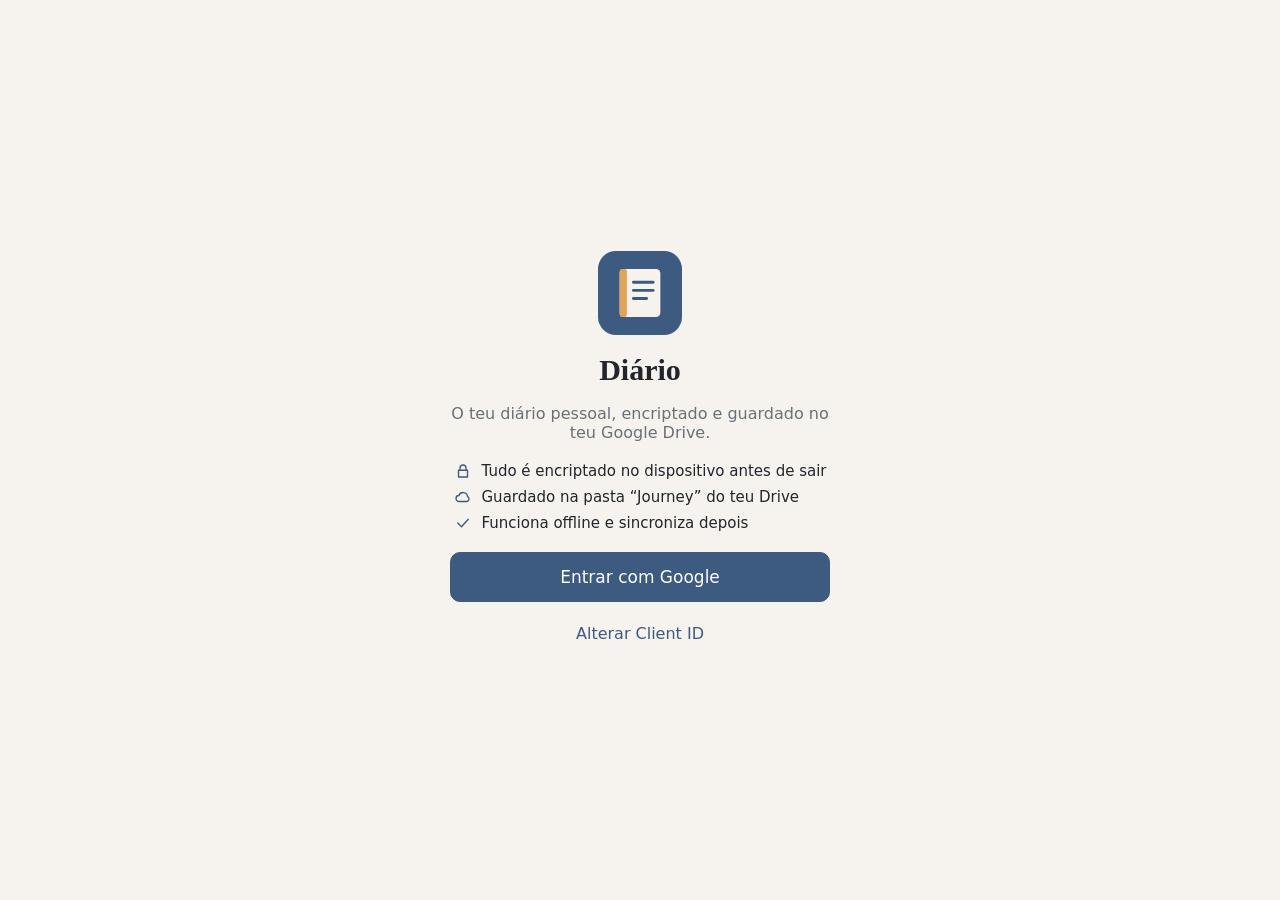
==== index.html @ 5cd7d668 "Publish Diário PWA build and GitHub Pages deploy workflow Extract the prebuilt site from diario-site" ====
<!doctype html>
<html lang="pt-PT">
  <head>
    <meta charset="UTF-8" />
    <meta name="viewport" content="width=device-width, initial-scale=1, viewport-fit=cover" />
    <meta name="theme-color" content="#3d5a80" />
    <meta name="apple-mobile-web-app-capable" content="yes" />
    <meta name="apple-mobile-web-app-status-bar-style" content="default" />
    <link rel="icon" href="./icon.svg" type="image/svg+xml" />
    <link rel="apple-touch-icon" href="./apple-touch-icon.png" />
    <title>Diário</title>
    <script type="module" crossorigin src="./assets/index-BSa3vEcI.js"></script>
    <link rel="stylesheet" crossorigin href="./assets/index-Bwg_rGwI.css">
  <link rel="manifest" href="./manifest.webmanifest"></head>
  <body>
    <div id="root"></div>
  </body>
</html>
---- assets/index-Bwg_rGwI.css ----
.leaflet-pane,.leaflet-tile,.leaflet-marker-icon,.leaflet-marker-shadow,.leaflet-tile-container,.leaflet-pane>svg,.leaflet-pane>canvas,.leaflet-zoom-box,.leaflet-image-layer,.leaflet-layer{position:absolute;left:0;top:0}.leaflet-container{overflow:hidden}.leaflet-tile,.leaflet-marker-icon,.leaflet-marker-shadow{-webkit-user-select:none;-moz-user-select:none;user-select:none;-webkit-user-drag:none}.leaflet-tile::selection{background:transparent}.leaflet-safari .leaflet-tile{image-rendering:-webkit-optimize-contrast}.leaflet-safari .leaflet-tile-container{width:1600px;height:1600px;-webkit-transform-origin:0 0}.leaflet-marker-icon,.leaflet-marker-shadow{display:block}.leaflet-container .leaflet-overlay-pane svg{max-width:none!important;max-height:none!important}.leaflet-container .leaflet-marker-pane img,.leaflet-container .leaflet-shadow-pane img,.leaflet-container .leaflet-tile-pane img,.leaflet-container img.leaflet-image-layer,.leaflet-container .leaflet-tile{max-width:none!important;max-height:none!important;width:auto;padding:0}.leaflet-container img.leaflet-tile{mix-blend-mode:plus-lighter}.leaflet-container.leaflet-touch-zoom{-ms-touch-action:pan-x pan-y;touch-action:pan-x pan-y}.leaflet-container.leaflet-touch-drag{-ms-touch-action:pinch-zoom;touch-action:none;touch-action:pinch-zoom}.leaflet-container.leaflet-touch-drag.leaflet-touch-zoom{-ms-touch-action:none;touch-action:none}.leaflet-container{-webkit-tap-highlight-color:transparent}.leaflet-container a{-webkit-tap-highlight-color:rgba(51,181,229,.4)}.leaflet-tile{filter:inherit;visibility:hidden}.leaflet-tile-loaded{visibility:inherit}.leaflet-zoom-box{width:0;height:0;-moz-box-sizing:border-box;box-sizing:border-box;z-index:800}.leaflet-overlay-pane svg{-moz-user-select:none}.leaflet-pane{z-index:400}.leaflet-tile-pane{z-index:200}.leaflet-overlay-pane{z-index:400}.leaflet-shadow-pane{z-index:500}.leaflet-marker-pane{z-index:600}.leaflet-tooltip-pane{z-index:650}.leaflet-popup-pane{z-index:700}.leaflet-map-pane canvas{z-index:100}.leaflet-map-pane svg{z-index:200}.leaflet-vml-shape{width:1px;height:1px}.lvml{behavior:url(#default#VML);display:inline-block;position:absolute}.leaflet-control{position:relative;z-index:800;pointer-events:visiblePainted;pointer-events:auto}.leaflet-top,.leaflet-bottom{position:absolute;z-index:1000;pointer-events:none}.leaflet-top{top:0}.leaflet-right{right:0}.leaflet-bottom{bottom:0}.leaflet-left{left:0}.leaflet-control{float:left;clear:both}.leaflet-right .leaflet-control{float:right}.leaflet-top .leaflet-control{margin-top:10px}.leaflet-bottom .leaflet-control{margin-bottom:10px}.leaflet-left .leaflet-control{margin-left:10px}.leaflet-right .leaflet-control{margin-right:10px}.leaflet-fade-anim .leaflet-popup{opacity:0;-webkit-transition:opacity .2s linear;-moz-transition:opacity .2s linear;transition:opacity .2s linear}.leaflet-fade-anim .leaflet-map-pane .leaflet-popup{opacity:1}.leaflet-zoom-animated{-webkit-transform-origin:0 0;-ms-transform-origin:0 0;transform-origin:0 0}svg.leaflet-zoom-animated{will-change:transform}.leaflet-zoom-anim .leaflet-zoom-animated{-webkit-transition:-webkit-transform .25s cubic-bezier(0,0,.25,1);-moz-transition:-moz-transform .25s cubic-bezier(0,0,.25,1);transition:transform .25s cubic-bezier(0,0,.25,1)}.leaflet-zoom-anim .leaflet-tile,.leaflet-pan-anim .leaflet-tile{-webkit-transition:none;-moz-transition:none;transition:none}.leaflet-zoom-anim .leaflet-zoom-hide{visibility:hidden}.leaflet-interactive{cursor:pointer}.leaflet-grab{cursor:-webkit-grab;cursor:-moz-grab;cursor:grab}.leaflet-crosshair,.leaflet-crosshair .leaflet-interactive{cursor:crosshair}.leaflet-popup-pane,.leaflet-control{cursor:auto}.leaflet-dragging .leaflet-grab,.leaflet-dragging .leaflet-grab .leaflet-interactive,.leaflet-dragging .leaflet-marker-draggable{cursor:move;cursor:-webkit-grabbing;cursor:-moz-grabbing;cursor:grabbing}.leaflet-marker-icon,.leaflet-marker-shadow,.leaflet-image-layer,.leaflet-pane>svg path,.leaflet-tile-container{pointer-events:none}.leaflet-marker-icon.leaflet-interactive,.leaflet-image-layer.leaflet-interactive,.leaflet-pane>svg path.leaflet-interactive,svg.leaflet-image-layer.leaflet-interactive path{pointer-events:visiblePainted;pointer-events:auto}.leaflet-container{background:#ddd;outline-offset:1px}.leaflet-container a{color:#0078a8}.leaflet-zoom-box{border:2px dotted #38f;background:#ffffff80}.leaflet-container{font-family:Helvetica Neue,Arial,Helvetica,sans-serif;font-size:12px;font-size:.75rem;line-height:1.5}.leaflet-bar{box-shadow:0 1px 5px #000000a6;border-radius:4px}.leaflet-bar a{background-color:#fff;border-bottom:1px solid #ccc;width:26px;height:26px;line-height:26px;display:block;text-align:center;text-decoration:none;color:#000}.leaflet-bar a,.leaflet-control-layers-toggle{background-position:50% 50%;background-repeat:no-repeat;display:block}.leaflet-bar a:hover,.leaflet-bar a:focus{background-color:#f4f4f4}.leaflet-bar a:first-child{border-top-left-radius:4px;border-top-right-radius:4px}.leaflet-bar a:last-child{border-bottom-left-radius:4px;border-bottom-right-radius:4px;border-bottom:none}.leaflet-bar a.leaflet-disabled{cursor:default;background-color:#f4f4f4;color:#bbb}.leaflet-touch .leaflet-bar a{width:30px;height:30px;line-height:30px}.leaflet-touch .leaflet-bar a:first-child{border-top-left-radius:2px;border-top-right-radius:2px}.leaflet-touch .leaflet-bar a:last-child{border-bottom-left-radius:2px;border-bottom-right-radius:2px}.leaflet-control-zoom-in,.leaflet-control-zoom-out{font:700 18px Lucida Console,Monaco,monospace;text-indent:1px}.leaflet-touch .leaflet-control-zoom-in,.leaflet-touch .leaflet-control-zoom-out{font-size:22px}.leaflet-control-layers{box-shadow:0 1px 5px #0006;background:#fff;border-radius:5px}.leaflet-control-layers-toggle{background-image:url([data-uri]);width:36px;height:36px}.leaflet-retina .leaflet-control-layers-toggle{background-image:url([data-uri]);background-size:26px 26px}.leaflet-touch .leaflet-control-layers-toggle{width:44px;height:44px}.leaflet-control-layers .leaflet-control-layers-list,.leaflet-control-layers-expanded .leaflet-control-layers-toggle{display:none}.leaflet-control-layers-expanded .leaflet-control-layers-list{display:block;position:relative}.leaflet-control-layers-expanded{padding:6px 10px 6px 6px;color:#333;background:#fff}.leaflet-control-layers-scrollbar{overflow-y:scroll;overflow-x:hidden;padding-right:5px}.leaflet-control-layers-selector{margin-top:2px;position:relative;top:1px}.leaflet-control-layers label{display:block;font-size:13px;font-size:1.08333em}.leaflet-control-layers-separator{height:0;border-top:1px solid #ddd;margin:5px -10px 5px -6px}.leaflet-default-icon-path{background-image:url([data-uri])}.leaflet-container .leaflet-control-attribution{background:#fff;background:#fffc;margin:0}.leaflet-control-attribution,.leaflet-control-scale-line{padding:0 5px;color:#333;line-height:1.4}.leaflet-control-attribution a{text-decoration:none}.leaflet-control-attribution a:hover,.leaflet-control-attribution a:focus{text-decoration:underline}.leaflet-attribution-flag{display:inline!important;vertical-align:baseline!important;width:1em;height:.6669em}.leaflet-left .leaflet-control-scale{margin-left:5px}.leaflet-bottom .leaflet-control-scale{margin-bottom:5px}.leaflet-control-scale-line{border:2px solid #777;border-top:none;line-height:1.1;padding:2px 5px 1px;white-space:nowrap;-moz-box-sizing:border-box;box-sizing:border-box;background:#fffc;text-shadow:1px 1px #fff}.leaflet-control-scale-line:not(:first-child){border-top:2px solid #777;border-bottom:none;margin-top:-2px}.leaflet-control-scale-line:not(:first-child):not(:last-child){border-bottom:2px solid #777}.leaflet-touch .leaflet-control-attribution,.leaflet-touch .leaflet-control-layers,.leaflet-touch .leaflet-bar{box-shadow:none}.leaflet-touch .leaflet-control-layers,.leaflet-touch .leaflet-bar{border:2px solid rgba(0,0,0,.2);background-clip:padding-box}.leaflet-popup{position:absolute;text-align:center;margin-bottom:20px}.leaflet-popup-content-wrapper{padding:1px;text-align:left;border-radius:12px}.leaflet-popup-content{margin:13px 24px 13px 20px;line-height:1.3;font-size:13px;font-size:1.08333em;min-height:1px}.leaflet-popup-content p{margin:1.3em 0}.leaflet-popup-tip-container{width:40px;height:20px;position:absolute;left:50%;margin-top:-1px;margin-left:-20px;overflow:hidden;pointer-events:none}.leaflet-popup-tip{width:17px;height:17px;padding:1px;margin:-10px auto 0;pointer-events:auto;-webkit-transform:rotate(45deg);-moz-transform:rotate(45deg);-ms-transform:rotate(45deg);transform:rotate(45deg)}.leaflet-popup-content-wrapper,.leaflet-popup-tip{background:#fff;color:#333;box-shadow:0 3px 14px #0006}.leaflet-container a.leaflet-popup-close-button{position:absolute;top:0;right:0;border:none;text-align:center;width:24px;height:24px;font:16px/24px Tahoma,Verdana,sans-serif;color:#757575;text-decoration:none;background:transparent}.leaflet-container a.leaflet-popup-close-button:hover,.leaflet-container a.leaflet-popup-close-button:focus{color:#585858}.leaflet-popup-scrolled{overflow:auto}.leaflet-oldie .leaflet-popup-content-wrapper{-ms-zoom:1}.leaflet-oldie .leaflet-popup-tip{width:24px;margin:0 auto;-ms-filter:"progid:DXImageTransform.Microsoft.Matrix(M11=0.70710678, M12=0.70710678, M21=-0.70710678, M22=0.70710678)";filter:progid:DXImageTransform.Microsoft.Matrix(M11=.70710678,M12=.70710678,M21=-.70710678,M22=.70710678)}.leaflet-oldie .leaflet-control-zoom,.leaflet-oldie .leaflet-control-layers,.leaflet-oldie .leaflet-popup-content-wrapper,.leaflet-oldie .leaflet-popup-tip{border:1px solid #999}.leaflet-div-icon{background:#fff;border:1px solid #666}.leaflet-tooltip{position:absolute;padding:6px;background-color:#fff;border:1px solid #fff;border-radius:3px;color:#222;white-space:nowrap;-webkit-user-select:none;-moz-user-select:none;-ms-user-select:none;user-select:none;pointer-events:none;box-shadow:0 1px 3px #0006}.leaflet-tooltip.leaflet-interactive{cursor:pointer;pointer-events:auto}.leaflet-tooltip-top:before,.leaflet-tooltip-bottom:before,.leaflet-tooltip-left:before,.leaflet-tooltip-right:before{position:absolute;pointer-events:none;border:6px solid transparent;background:transparent;content:""}.leaflet-tooltip-bottom{margin-top:6px}.leaflet-tooltip-top{margin-top:-6px}.leaflet-tooltip-bottom:before,.leaflet-tooltip-top:before{left:50%;margin-left:-6px}.leaflet-tooltip-top:before{bottom:0;margin-bottom:-12px;border-top-color:#fff}.leaflet-tooltip-bottom:before{top:0;margin-top:-12px;margin-left:-6px;border-bottom-color:#fff}.leaflet-tooltip-left{margin-left:-6px}.leaflet-tooltip-right{margin-left:6px}.leaflet-tooltip-left:before,.leaflet-tooltip-right:before{top:50%;margin-top:-6px}.leaflet-tooltip-left:before{right:0;margin-right:-12px;border-left-color:#fff}.leaflet-tooltip-right:before{left:0;margin-left:-12px;border-right-color:#fff}@media print{.leaflet-control{-webkit-print-color-adjust:exact;print-color-adjust:exact}}:root{--bg: #f6f3ee;--surface: #ffffff;--surface-2: #efebe4;--text: #22252b;--muted: #6b6f78;--line: #e2ddd4;--accent: #3d5a80;--accent-ink: #ffffff;--accent-soft: #dfe7f1;--warm: #e0a458;--danger: #b33a3a;--ok: #3e8e6e;--shadow: 0 1px 2px rgba(30, 30, 40, .06), 0 4px 14px rgba(30, 30, 40, .06);--radius: 14px;--serif: "Iowan Old Style", "Palatino Linotype", Palatino, Georgia, serif;--sans: system-ui, -apple-system, "Segoe UI", Roboto, "Helvetica Neue", Arial, sans-serif;--nav-h: 64px;color-scheme:light}@media (prefers-color-scheme: dark){:root:not([data-theme=light]){--bg: #14181f;--surface: #1c2230;--surface-2: #252d3d;--text: #e8e9ec;--muted: #9aa1ad;--line: #2f3747;--accent: #8fb3e0;--accent-ink: #10151d;--accent-soft: #24324a;--shadow: 0 1px 2px rgba(0, 0, 0, .3), 0 4px 14px rgba(0, 0, 0, .25);color-scheme:dark}}:root[data-theme=dark]{--bg: #14181f;--surface: #1c2230;--surface-2: #252d3d;--text: #e8e9ec;--muted: #9aa1ad;--line: #2f3747;--accent: #8fb3e0;--accent-ink: #10151d;--accent-soft: #24324a;--shadow: 0 1px 2px rgba(0, 0, 0, .3), 0 4px 14px rgba(0, 0, 0, .25);color-scheme:dark}*{box-sizing:border-box}html,body{margin:0;background:var(--bg);color:var(--text);font-family:var(--sans);font-size:16px;-webkit-text-size-adjust:100%}body{min-height:100dvh;overflow-x:hidden}button,input,select,textarea{font:inherit;color:inherit}button{cursor:pointer;background:none;border:0;padding:0}:focus-visible{outline:2px solid var(--accent);outline-offset:2px;border-radius:6px}a{color:var(--accent)}h1,h2,h3,h4{margin:0;line-height:1.25}.splash{display:grid;place-items:center;min-height:100dvh}.splash img{width:72px;opacity:.85;animation:pulse 1.4s ease-in-out infinite}@keyframes pulse{50%{opacity:.4}}.app{padding-bottom:calc(var(--nav-h) + env(safe-area-inset-bottom) + 16px)}.app.is-editor{padding-bottom:32px}.topbar{position:sticky;top:0;z-index:20;display:grid;grid-template-columns:1fr auto 1fr;align-items:center;gap:8px;padding:calc(8px + env(safe-area-inset-top)) 12px 8px;background:color-mix(in srgb,var(--bg) 88%,transparent);backdrop-filter:blur(10px);-webkit-backdrop-filter:blur(10px);border-bottom:1px solid var(--line)}.topbar h1{font-size:17px;font-weight:650;text-align:center;white-space:nowrap}.topbar-left{display:flex;justify-content:flex-start;min-width:0}.topbar-right{display:flex;justify-content:flex-end;gap:2px;align-items:center}.page{max-width:760px;margin:0 auto;padding:16px}.icon-btn{width:40px;height:40px;display:inline-grid;place-items:center;border-radius:50%;color:var(--text)}.icon-btn:hover{background:var(--surface-2)}.icon-btn.flip svg{transform:scaleX(-1)}.bottom-nav{position:fixed;left:0;right:0;bottom:0;z-index:30;display:grid;grid-template-columns:repeat(5,1fr);height:calc(var(--nav-h) + env(safe-area-inset-bottom));padding-bottom:env(safe-area-inset-bottom);background:var(--surface);border-top:1px solid var(--line)}.bottom-nav button{display:flex;flex-direction:column;align-items:center;justify-content:center;gap:3px;color:var(--muted);font-size:11.5px}.bottom-nav button.on{color:var(--accent);font-weight:600}.fab{position:fixed;right:max(18px,calc(50% - 362px));bottom:calc(var(--nav-h) + env(safe-area-inset-bottom) + 16px);z-index:31;width:58px;height:58px;border-radius:50%;display:grid;place-items:center;background:var(--accent);color:var(--accent-ink);box-shadow:0 6px 18px #1e32504d}.fab:active{transform:scale(.96)}.btn{display:inline-flex;align-items:center;justify-content:center;gap:6px;min-height:42px;padding:0 14px;border-radius:10px;background:var(--surface);border:1px solid var(--line);color:var(--text);font-weight:500}.btn:hover{background:var(--surface-2)}.btn.primary{background:var(--accent);color:var(--accent-ink);border-color:var(--accent)}.btn.primary:hover{filter:brightness(1.06)}.btn.small{min-height:34px;padding:0 12px;font-size:14px}.btn.big{min-height:50px;width:100%;font-size:17px}.btn.fav{color:var(--warm);border-color:var(--warm)}.btn:disabled{opacity:.55;cursor:default}.link{color:var(--accent);font-weight:500;padding:6px 0}.link.danger{color:var(--danger)}.row{display:flex;flex-wrap:wrap;gap:8px;margin-top:10px}.grid2{display:grid;grid-template-columns:1fr 1fr;gap:8px}.full{width:100%}input[type=text],input[type=password],input[type=date],input[type=time],input[type=datetime-local],input:not([type]),select{background:var(--surface);border:1px solid var(--line);border-radius:10px;padding:10px 12px;min-height:42px;max-width:100%}.field{display:flex;flex-direction:column;gap:6px;width:100%;text-align:left}.field span{font-size:14px;font-weight:600}.field small{color:var(--muted)}.check{display:flex;align-items:center;gap:10px;text-align:left;flex-wrap:wrap}.check input[type=checkbox]{width:20px;height:20px;accent-color:var(--accent);flex:none}.check.warn{background:color-mix(in srgb,var(--warm) 16%,transparent);padding:10px 12px;border-radius:10px}.check.inline{display:inline-flex}.muted{color:var(--muted);font-size:14px}.note{background:var(--accent-soft);padding:10px 12px;border-radius:10px;font-size:14px}.error{color:var(--danger);font-size:14px}.chip{display:inline-flex;align-items:center;gap:4px;padding:4px 10px;border-radius:999px;background:var(--surface-2);font-size:13.5px;color:var(--text)}.chip.sm{padding:2px 8px;font-size:12px}.chip button{color:var(--muted);font-size:16px;line-height:1;padding-left:2px}.chips{display:flex;flex-wrap:wrap;gap:6px;align-items:center}.star-on{color:var(--warm)}.sync-badge{display:inline-flex;align-items:center;gap:6px;padding:6px 10px;border-radius:999px;font-size:12.5px;color:var(--muted);max-width:100%}.sync-badge span{white-space:nowrap;overflow:hidden;text-overflow:ellipsis}.sync-ok svg{color:var(--ok)}.sync-run svg{color:var(--accent);animation:pulse 1s infinite}.sync-off{color:var(--muted)}.sync-auth{background:var(--accent-soft);color:var(--accent);font-weight:600}.sync-err{color:var(--danger)}.auth{max-width:420px;margin:0 auto;min-height:100dvh;padding:32px 20px;display:flex;flex-direction:column;align-items:center;justify-content:center;gap:16px;text-align:center}.auth h1{font-family:var(--serif);font-size:30px}.auth>svg{color:var(--accent)}.auth-logo{width:84px;height:84px}.lead{color:var(--muted);margin:0}.auth-points{list-style:none;padding:0;margin:4px 0;display:grid;gap:8px;text-align:left}.auth-points li{display:flex;gap:10px;align-items:center;font-size:15px}.auth-points svg{color:var(--accent);flex:none}.strength{display:grid;grid-template-columns:repeat(4,1fr);gap:4px}.strength i{height:4px;border-radius:2px;background:var(--line)}.strength.s1 i:nth-child(-n+1){background:var(--danger)}.strength.s2 i:nth-child(-n+2){background:var(--warm)}.strength.s3 i:nth-child(-n+3){background:#7bab5b}.strength.s4 i{background:var(--ok)}.pin{display:flex;flex-direction:column;align-items:center;gap:18px}.pin-dots{display:flex;gap:14px}.pin-dots i{width:14px;height:14px;border-radius:50%;border:2px solid var(--accent)}.pin-dots i.on{background:var(--accent)}.pin-pad{display:grid;grid-template-columns:repeat(3,72px);gap:12px}.pin-pad button{width:72px;height:72px;border-radius:50%;background:var(--surface);border:1px solid var(--line);font-size:24px}.pin-pad button:active{background:var(--accent-soft)}.prompt-card{background:linear-gradient(135deg,var(--accent-soft),color-mix(in srgb,var(--warm) 18%,var(--surface)));border-radius:var(--radius);padding:16px;margin-bottom:18px;cursor:pointer}.prompt-label{display:flex;gap:6px;align-items:center;font-size:12.5px;text-transform:uppercase;letter-spacing:.06em;color:var(--muted);font-weight:600}.prompt-card p{font-family:var(--serif);font-size:19px;margin:8px 0}.otd{margin-bottom:18px}.otd h2,.month{font-size:13px;text-transform:uppercase;letter-spacing:.08em;color:var(--muted);margin:18px 0 10px;font-weight:650}.month:first-letter{text-transform:uppercase}.otd-row{display:flex;gap:10px;overflow-x:auto;padding-bottom:4px}.otd-card{flex:0 0 220px;text-align:left;background:var(--surface);border:1px solid var(--line);border-radius:12px;padding:12px;display:grid;gap:4px}.otd-card b{color:var(--warm);font-size:13px}.otd-card span{font-size:14px;overflow:hidden;text-overflow:ellipsis;white-space:nowrap}.entry-card{display:flex;gap:12px;background:var(--surface);border-radius:var(--radius);padding:14px;margin-bottom:10px;box-shadow:var(--shadow);cursor:pointer}.entry-card:hover{outline:1px solid var(--line)}.entry-card-body{flex:1;min-width:0}.entry-card-meta{display:flex;gap:8px;align-items:center;font-size:13px;color:var(--muted);margin-bottom:4px}.entry-card h3{font-family:var(--serif);font-size:18px;font-weight:600;overflow:hidden;text-overflow:ellipsis;white-space:nowrap}.entry-card p{margin:4px 0 0;color:var(--muted);font-size:14.5px;line-height:1.45;display:-webkit-box;-webkit-line-clamp:2;-webkit-box-orient:vertical;overflow:hidden}.entry-card-foot{display:flex;flex-wrap:wrap;gap:6px;margin-top:8px;align-items:center}.loc{display:inline-flex;gap:3px;align-items:center;font-size:12.5px;color:var(--muted)}.entry-card-img{width:84px;height:84px;border-radius:10px;object-fit:cover;flex:none}.empty{text-align:center;padding:48px 16px;color:var(--muted)}.empty svg{opacity:.5}.empty h3{color:var(--text);margin:10px 0 6px}.cal-head{display:flex;justify-content:space-between;align-items:center;margin-bottom:8px}.cal-head h2{font-size:18px}.cal-head h2:first-letter{text-transform:uppercase}.cal-grid{display:grid;grid-template-columns:repeat(7,1fr);gap:4px;background:var(--surface);padding:10px;border-radius:var(--radius);box-shadow:var(--shadow)}.cal-wd{text-align:center;font-size:12px;color:var(--muted);padding:4px 0}.cal-day{aspect-ratio:1;border-radius:10px;display:flex;flex-direction:column;align-items:center;justify-content:center;font-size:15px;position:relative}.cal-day.has{background:var(--accent-soft);font-weight:650}.cal-day.today{outline:2px solid var(--warm)}.cal-day.sel{background:var(--accent);color:var(--accent-ink)}.cal-day i{position:absolute;bottom:4px;width:5px;height:5px;border-radius:50%;background:currentColor;font-size:0}.cal-sel{margin-top:16px;display:grid;gap:10px}.cal-sel h3{font-size:16px}.cal-sel h3:first-letter{text-transform:uppercase}.map-page{padding:0;max-width:none}.map-page .note{margin:12px 16px}.map{height:calc(100dvh - 56px - var(--nav-h) - env(safe-area-inset-bottom) - env(safe-area-inset-top));width:100%}.map-pin span{display:block;width:22px;height:22px;border-radius:50% 50% 50% 0;background:var(--accent);transform:rotate(-45deg);border:3px solid #fff;box-shadow:0 2px 6px #00000059}.leaflet-popup-content{font-family:var(--sans)}.gallery{display:grid;grid-template-columns:repeat(auto-fill,minmax(104px,1fr));gap:4px}.media-thumb{position:relative;height:0;padding-bottom:100%;border-radius:8px;overflow:hidden;background:var(--surface-2);display:block;width:100%}.media-thumb img{position:absolute;top:0;right:0;bottom:0;left:0;width:100%;height:100%;object-fit:cover;display:block}.media-ph{position:absolute;top:0;right:0;bottom:0;left:0;display:grid;place-items:center;color:var(--muted)}.play{position:absolute;top:0;right:0;bottom:0;left:0;display:grid;place-items:center;color:#fff;font-size:26px;text-shadow:0 1px 6px rgba(0,0,0,.6)}.ev-media{display:grid;grid-template-columns:repeat(auto-fill,minmax(110px,1fr));gap:6px;margin:16px 0}.media-edit{position:relative}.media-edit .rm{position:absolute;top:4px;right:4px;width:26px;height:26px;border-radius:50%;background:#0009;color:#fff;font-size:18px;line-height:1}.viewer{position:fixed;top:0;right:0;bottom:0;left:0;z-index:100;background:#000000eb;display:grid;place-items:center;padding:16px}.viewer-close{position:absolute;top:calc(10px + env(safe-area-inset-top));right:10px;color:#fff}.media-full img,.media-full video{max-width:100%;max-height:86dvh;display:block;border-radius:6px}.media-full.loading,.media-err{color:#ddd;text-align:center}.media-full .blur{filter:blur(6px)}.entry-view .ev-date{display:flex;align-items:baseline;justify-content:space-between;gap:12px;flex-wrap:wrap}.entry-view h1{font-family:var(--serif);font-size:24px}.entry-view h1:first-letter{text-transform:uppercase}.ev-date span{color:var(--muted)}.ev-meta{display:flex;flex-wrap:wrap;gap:6px;margin:12px 0 16px}.ev-prompt{margin:0 0 14px;padding:10px 14px;border-left:3px solid var(--warm);background:var(--surface);border-radius:0 10px 10px 0;font-family:var(--serif);font-style:italic;color:var(--muted)}.prose{font-family:var(--serif);font-size:18px;line-height:1.65;overflow-wrap:anywhere}.prose p{margin:0 0 .8em}.prose h2{font-size:1.3em;margin:1em 0 .4em}.prose h3{font-size:1.12em;margin:1em 0 .4em}.prose blockquote{margin:.8em 0;padding-left:14px;border-left:3px solid var(--line);color:var(--muted)}.prose ul,.prose ol{padding-left:1.4em}.editor-page{display:grid;gap:14px}.date-input{justify-self:start;font-weight:600}.mood-pick{display:grid;grid-template-columns:repeat(5,1fr);gap:6px}.mood-pick button{display:flex;flex-direction:column;align-items:center;gap:2px;padding:8px 2px;border-radius:12px;background:var(--surface);border:1px solid var(--line)}.mood-pick button span{font-size:24px;filter:grayscale(.6);opacity:.75}.mood-pick button small{font-size:11.5px;color:var(--muted)}.mood-pick button.on{border-color:var(--accent);background:var(--accent-soft)}.mood-pick button.on span{filter:none;opacity:1}.editor{background:var(--surface);border-radius:var(--radius);box-shadow:var(--shadow);overflow:hidden}.toolbar{display:flex;gap:2px;padding:6px;border-bottom:1px solid var(--line);overflow-x:auto;position:sticky;top:0;background:var(--surface)}.tb-btn{width:36px;height:36px;border-radius:8px;display:grid;place-items:center;flex:none;color:var(--muted)}.tb-btn.on{background:var(--accent-soft);color:var(--accent)}.tb-sep{width:1px;background:var(--line);margin:6px 4px;flex:none}.editor-area .ProseMirror{min-height:38dvh;padding:14px 16px;outline:none}.editor-area .ProseMirror p.is-editor-empty:first-child:before{content:attr(data-placeholder);color:var(--muted);float:left;height:0;pointer-events:none}.attach-row{display:flex;flex-wrap:wrap;gap:8px}.attach-row .btn{flex:1 1 140px}.loc-row{display:flex;flex-wrap:wrap;gap:8px;align-items:center}.tag-input{background:var(--surface);border:1px solid var(--line);border-radius:12px;padding:8px}.tag-input input{border:0;background:none;min-height:32px;padding:4px;flex:1;min-width:120px;outline:none}.sugg{display:flex;gap:6px;flex-wrap:wrap;margin-top:6px}.sugg button{color:var(--accent);font-size:14px;padding:4px 8px;border-radius:8px;background:var(--accent-soft)}.menu{display:grid;gap:8px}.menu-item{display:flex;align-items:center;gap:14px;text-align:left;background:var(--surface);padding:14px 16px;border-radius:var(--radius);box-shadow:var(--shadow)}.menu-item svg{color:var(--accent);flex:none}.menu-item div{display:grid;gap:2px;min-width:0}.menu-item span{color:var(--muted);font-size:14px}.card{background:var(--surface);border-radius:var(--radius);padding:16px;box-shadow:var(--shadow);margin-bottom:14px}.card h3{font-size:16px;display:flex;gap:8px;align-items:center;margin-bottom:10px}.card h4{font-size:14px;color:var(--muted);margin:16px 0 6px;font-weight:600}.card p{margin:6px 0}.tiles{display:grid;grid-template-columns:repeat(3,1fr);gap:8px;margin-bottom:14px}.tile{background:var(--surface);border-radius:var(--radius);padding:14px 8px;text-align:center;box-shadow:var(--shadow);display:grid;gap:2px}.tile b{font-size:24px;font-variant-numeric:tabular-nums}.tile span{font-size:12.5px;color:var(--muted)}.bars{display:grid;grid-template-columns:repeat(12,1fr);gap:4px;height:150px;align-items:end}.bar-col{height:100%;display:flex;flex-direction:column;justify-content:flex-end;align-items:center;gap:3px}.bar{width:100%;max-width:22px;background:var(--accent);border-radius:4px 4px 0 0;min-height:2px}.bar-n{font-size:11px;color:var(--muted)}.bar-l{font-size:10.5px;color:var(--muted)}.hbar{display:grid;grid-template-columns:110px 1fr 28px;gap:8px;align-items:center;margin:6px 0;font-size:14px}.hbar div{background:var(--surface-2);height:10px;border-radius:5px;overflow:hidden}.hbar i{display:block;height:100%;border-radius:5px}.hbar b{text-align:right;font-variant-numeric:tabular-nums}.trend{width:100%;height:auto}.trend .grid{stroke:var(--line);stroke-width:1}.trend .line{fill:none;stroke:var(--accent);stroke-width:2}.search-box{display:flex;align-items:center;gap:8px;background:var(--surface);border:1px solid var(--line);border-radius:12px;padding:0 12px;margin-bottom:10px}.search-box input{border:0;background:none;flex:1;min-height:46px;outline:none;padding:0}.filters{display:flex;flex-wrap:wrap;gap:8px;align-items:center;margin-bottom:8px}.mood-filter{display:flex;gap:2px;background:var(--surface);border:1px solid var(--line);border-radius:10px;padding:2px}.mood-filter button{width:36px;height:36px;border-radius:8px;font-size:19px;opacity:.55}.mood-filter button.on{background:var(--accent-soft);opacity:1}.mini{display:inline-flex;align-items:center;gap:6px;font-size:14px;color:var(--muted)}.program p{color:var(--muted)}.prog-bar{height:8px;background:var(--surface-2);border-radius:4px;overflow:hidden;margin:8px 0 4px}.prog-bar i{display:block;height:100%;background:var(--ok)}.prog-days{list-style:none;padding:0;margin:12px 0;display:grid;gap:8px}.prog-days li{display:grid;grid-template-columns:28px 1fr;gap:10px;align-items:start}.prog-days li>span{width:26px;height:26px;border-radius:50%;display:grid;place-items:center;background:var(--surface-2);font-size:13px;font-weight:600}.prog-days li.done>span{background:var(--ok);color:#fff}.prog-days li.next>span{background:var(--accent);color:var(--accent-ink)}.prog-days li p{margin:2px 0;color:var(--text)}.prog-days li.done p{color:var(--muted)}.prog-days li .btn{grid-column:2;justify-self:start}.seg{display:inline-flex;background:var(--surface-2);border-radius:10px;padding:3px}.seg button{padding:8px 14px;border-radius:8px;font-size:14px}.seg button.on{background:var(--surface);box-shadow:var(--shadow);font-weight:600}.settings details{margin-top:12px}.settings details summary{cursor:pointer;color:var(--muted);font-size:14px}.settings details input{margin:8px 0}.sheet-backdrop{position:fixed;top:0;right:0;bottom:0;left:0;z-index:90;background:#0a0e1473;display:flex;align-items:flex-end;justify-content:center}.sheet{background:var(--bg);width:100%;max-width:560px;max-height:88dvh;overflow:auto;border-radius:18px 18px 0 0;padding:12px 16px calc(20px + env(safe-area-inset-bottom));display:grid;gap:12px}.sheet-head{display:flex;justify-content:space-between;align-items:center}.sheet-head h2{font-size:17px}@media (min-width: 700px){.sheet-backdrop{align-items:center}.sheet{border-radius:18px}}@media (max-width: 380px){.tiles{grid-template-columns:repeat(2,1fr)}.pin-pad{grid-template-columns:repeat(3,64px)}.pin-pad button{width:64px;height:64px}.hbar{grid-template-columns:92px 1fr 24px}}
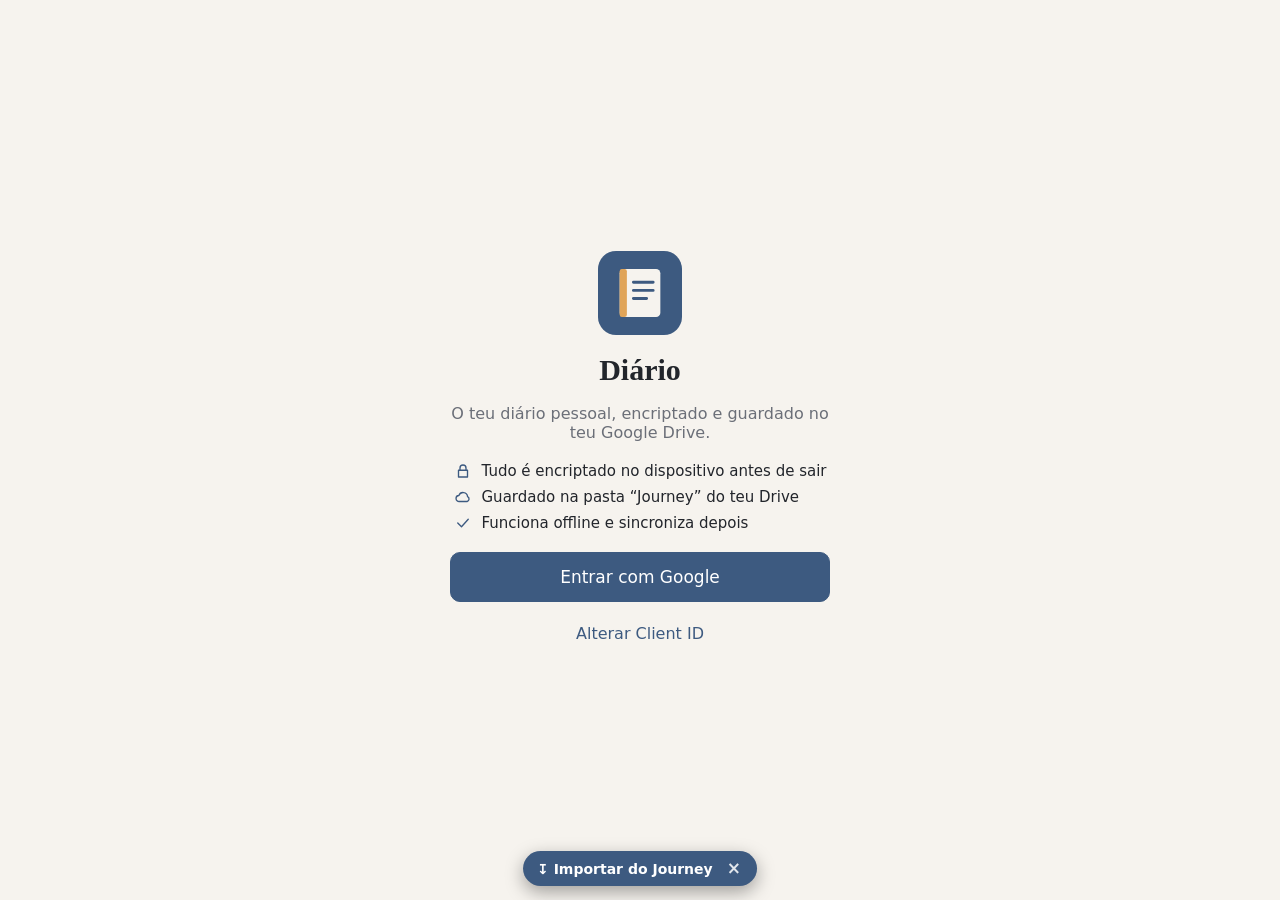
==== commit 4538a96f: "Add dismissible in-app link to the Journey importer Add a small floating "Importar do Journey" link " ====
--- a/index.html
+++ b/index.html
@@ -14,5 +14,30 @@
   <link rel="manifest" href="./manifest.webmanifest"></head>
   <body>
     <div id="root"></div>
+    <style>
+      #jimport{position:fixed;left:50%;transform:translateX(-50%);
+        bottom:calc(14px + env(safe-area-inset-bottom));z-index:2147483000;
+        display:none;align-items:center;gap:6px;background:#3d5a80;color:#fff;
+        padding:9px 8px 9px 14px;border-radius:999px;
+        font:600 14px system-ui,-apple-system,"Segoe UI",Roboto,sans-serif;
+        box-shadow:0 6px 18px rgba(0,0,0,.35)}
+      #jimport a{color:#fff;text-decoration:none}
+      #jimport .x{opacity:.85;font-weight:700;cursor:pointer;padding:0 8px;font-size:17px;line-height:1}
+    </style>
+    <div id="jimport">
+      <a href="./import.html">↧&nbsp;Importar do Journey</a>
+      <span class="x" id="jimportx" title="Esconder" role="button" aria-label="Esconder">×</span>
+    </div>
+    <script>
+      (function(){try{
+        var K="diario.hideImport", box=document.getElementById("jimport");
+        if(localStorage.getItem(K)){ box.remove(); return; }
+        box.style.display="flex";
+        document.getElementById("jimportx").addEventListener("click",function(e){
+          e.preventDefault(); e.stopPropagation();
+          try{localStorage.setItem(K,"1");}catch(_){ } box.remove();
+        });
+      }catch(e){}})();
+    </script>
   </body>
 </html>
